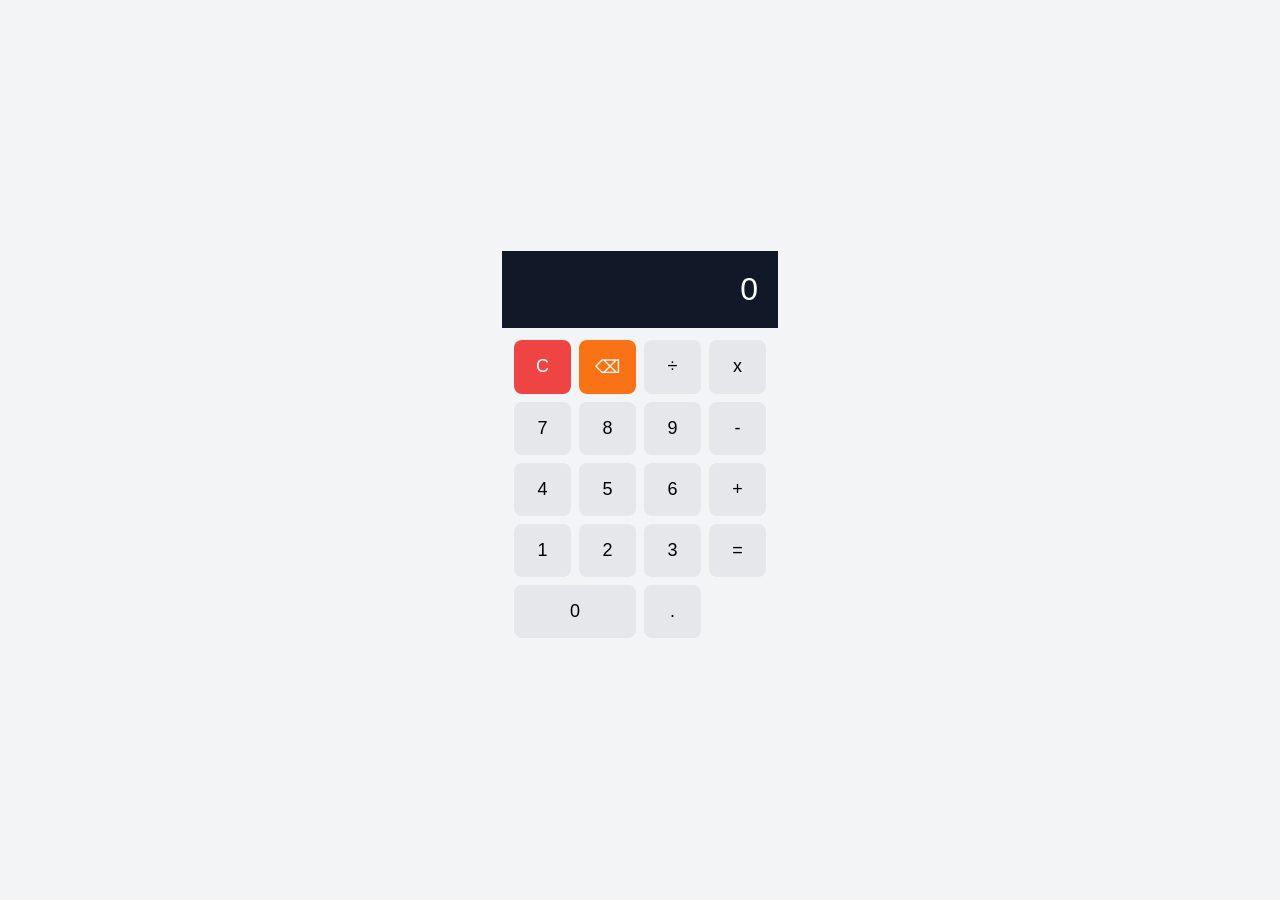
==== index.html @ f6e71e32 "Primeira versão da calculadora" ====
<!DOCTYPE html>
<html lang="pt-br">
<head>
    <meta charset="UTF-8">
    <meta name="viewport" content="width=device-width, initial-scale=1.0">
    <title>Calculadora Simples</title>
    <link rel="stylesheet" href="styles.css">
</head>
<body>
    <div class="calculadora">
        <div class="display" id="display">0</div>

        <div class="buttons">
            <button class="btn" data-action="clear">C</button>
            <button class="btn" data-action="delete">⌫</button>
            <button class="btn" data-value="/">÷</button>
            <button class="btn" data-value="*">x</button>

            <button class="btn" data-value="7">7</button>
            <button class="btn" data-value="8">8</button>
            <button class="btn" data-value="9">9</button>
            <button class="btn" data-value="-">-</button>

            <button class="btn" data-value="4">4</button>
            <button class="btn" data-value="5">5</button>
            <button class="btn" data-value="6">6</button>
            <button class="btn" data-value="+">+</button>

            <button class="btn" data-value="1">1</button>
            <button class="btn" data-value="2">2</button>
            <button class="btn" data-value="3">3</button>
            <button class="btn btn-equals" data-action="equals">=</button>

            <button class="btn btn-zero" data-value="0">0</button>
            <button class="btn" data-value=".">.</button>
        </div>

    </div>

    <script src="script.js"></script>
    
</body>
</html>
---- styles.css ----
* { box-sizing: border-box; }
body {
    display: flex;
    min-height: 100vh;
    align-items: center;
    justify-content: center;
    background: #f3f4f6;
    font-family: Arial, sans-serif;
    margin: 0;
}

.calculator {
    width: 320px;
    background: white;
    border-radius: 12px;
    box-shadow: 0 6px 20px rgba(0, 0, 0, 0.08);
    overflow: hidden;
}

.display {
    background: #111827;
    color: #fff;
    padding: 20px;
    font-size: 32px;
    text-align: right;
    min-height: 68px;
}

.buttons {
    display: grid;
    grid-template-columns: repeat(4, 1fr);
    gap: 8px;
    padding: 12px;
}

.btn {
    padding: 16px;
    font-size: 18px;
    border: none;
    border-radius: 8px;
    cursor: pointer;
    background: #e5e7eb;
    transition: transform .06s;
}

.btn:active { transform: scale(0.98); }

.bnt-equals {
    grid-row: 4 / 6;
    grid-column: 4 / 5;
    background: #10b981;
    color: white;
}

.btn-zero { 
    grid-column: 1 / 3;
}

[data-action="clear"] { background: #ef4444; color: white;}
[data-action="delete"] { background: #f97316; color: white;}
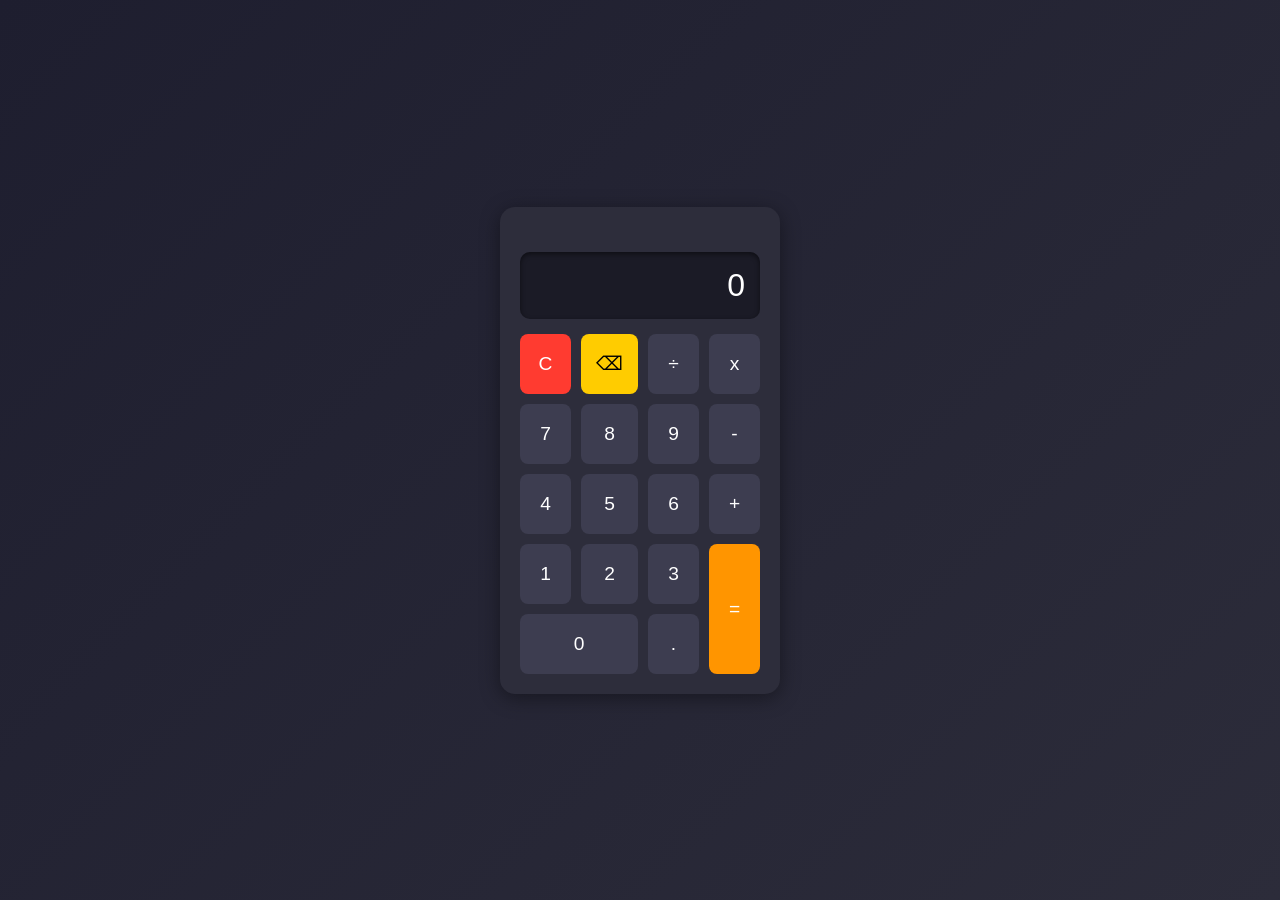
==== commit 1cde2181: "Adição do Histórico" ====
--- a/index.html
+++ b/index.html
@@ -8,6 +8,8 @@
 </head>
 <body>
     <div class="calculadora">
+        
+        <div class="history" id="history"></div>
         <div class="display" id="display">0</div>
 
         <div class="buttons">
--- a/styles.css
+++ b/styles.css
@@ -4,57 +4,92 @@
     min-height: 100vh;
     align-items: center;
     justify-content: center;
-    background: #f3f4f6;
-    font-family: Arial, sans-serif;
+    background: linear-gradient(135deg, #1e1e2f, #2c2c3a);
+    font-family: Arial, Helvetica, sans-serif;
     margin: 0;
+    color: white;
 }
 
-.calculator {
-    width: 320px;
-    background: white;
-    border-radius: 12px;
-    box-shadow: 0 6px 20px rgba(0, 0, 0, 0.08);
-    overflow: hidden;
+.calculadora {
+    padding: 20px;
+    width: 280px;
+    background-color: #2d2d3b;
+    border-radius: 15px;
+    box-shadow: 0 4px 20px rgba(0, 0, 0, 0.4);
 }
 
 .display {
-    background: #111827;
+    box-shadow: inset 0 2px 5px rgba(0, 0, 0, 0.5);
+    border-radius: 10px;
+    margin-bottom: 15px;
+    font-size: 2rem;
+    padding: 15px;
+    background-color: #1b1b26;
     color: #fff;
-    padding: 20px;
-    font-size: 32px;
     text-align: right;
-    min-height: 68px;
 }
 
 .buttons {
     display: grid;
     grid-template-columns: repeat(4, 1fr);
-    gap: 8px;
-    padding: 12px;
+    grid-auto-rows: 60px;
+    gap: 10px;
 }
 
-.btn {
-    padding: 16px;
-    font-size: 18px;
+.btn {color: white;
+    padding: 15px;
+    font-size: 1.2rem;
     border: none;
     border-radius: 8px;
     cursor: pointer;
-    background: #e5e7eb;
-    transition: transform .06s;
+    background-color: #3d3d50;
+    transition: background 0.02s, transform 0.1s;
 }
 
-.btn:active { transform: scale(0.98); }
+.btn:hover {
+    background-color: #50506a;
+}
 
-.bnt-equals {
-    grid-row: 4 / 6;
-    grid-column: 4 / 5;
-    background: #10b981;
-    color: white;
+.btn:active { 
+    transform: scale(0.95);
+    background-color: #6b6b8a;
+}
+
+.btn-equals {
+    background: #ff9500;
+    grid-row: span 2;
+    grid-column: 4;
+}
+
+.btn-equals:hover {
+    background-color: #ffa733;
 }
 
 .btn-zero { 
-    grid-column: 1 / 3;
+    grid-column: span 2;
 }
 
-[data-action="clear"] { background: #ef4444; color: white;}
-[data-action="delete"] { background: #f97316; color: white;}+[data-action="clear"] { 
+    background-color: #ff3b30;
+}
+
+[data-action="clear"]:hover {
+    background-color: #ff5c50;
+}
+
+[data-action="delete"] { 
+    background-color: #ffcc00;
+    color: black;
+}
+
+[data-action="delete"]:hover {
+    background-color: #ffd633;
+}
+
+.history {
+    font-size: 0.9rem;
+    color: #aaa;
+    text-align: right;
+    min-height: 20px;
+    margin-bottom: 5px;
+}
